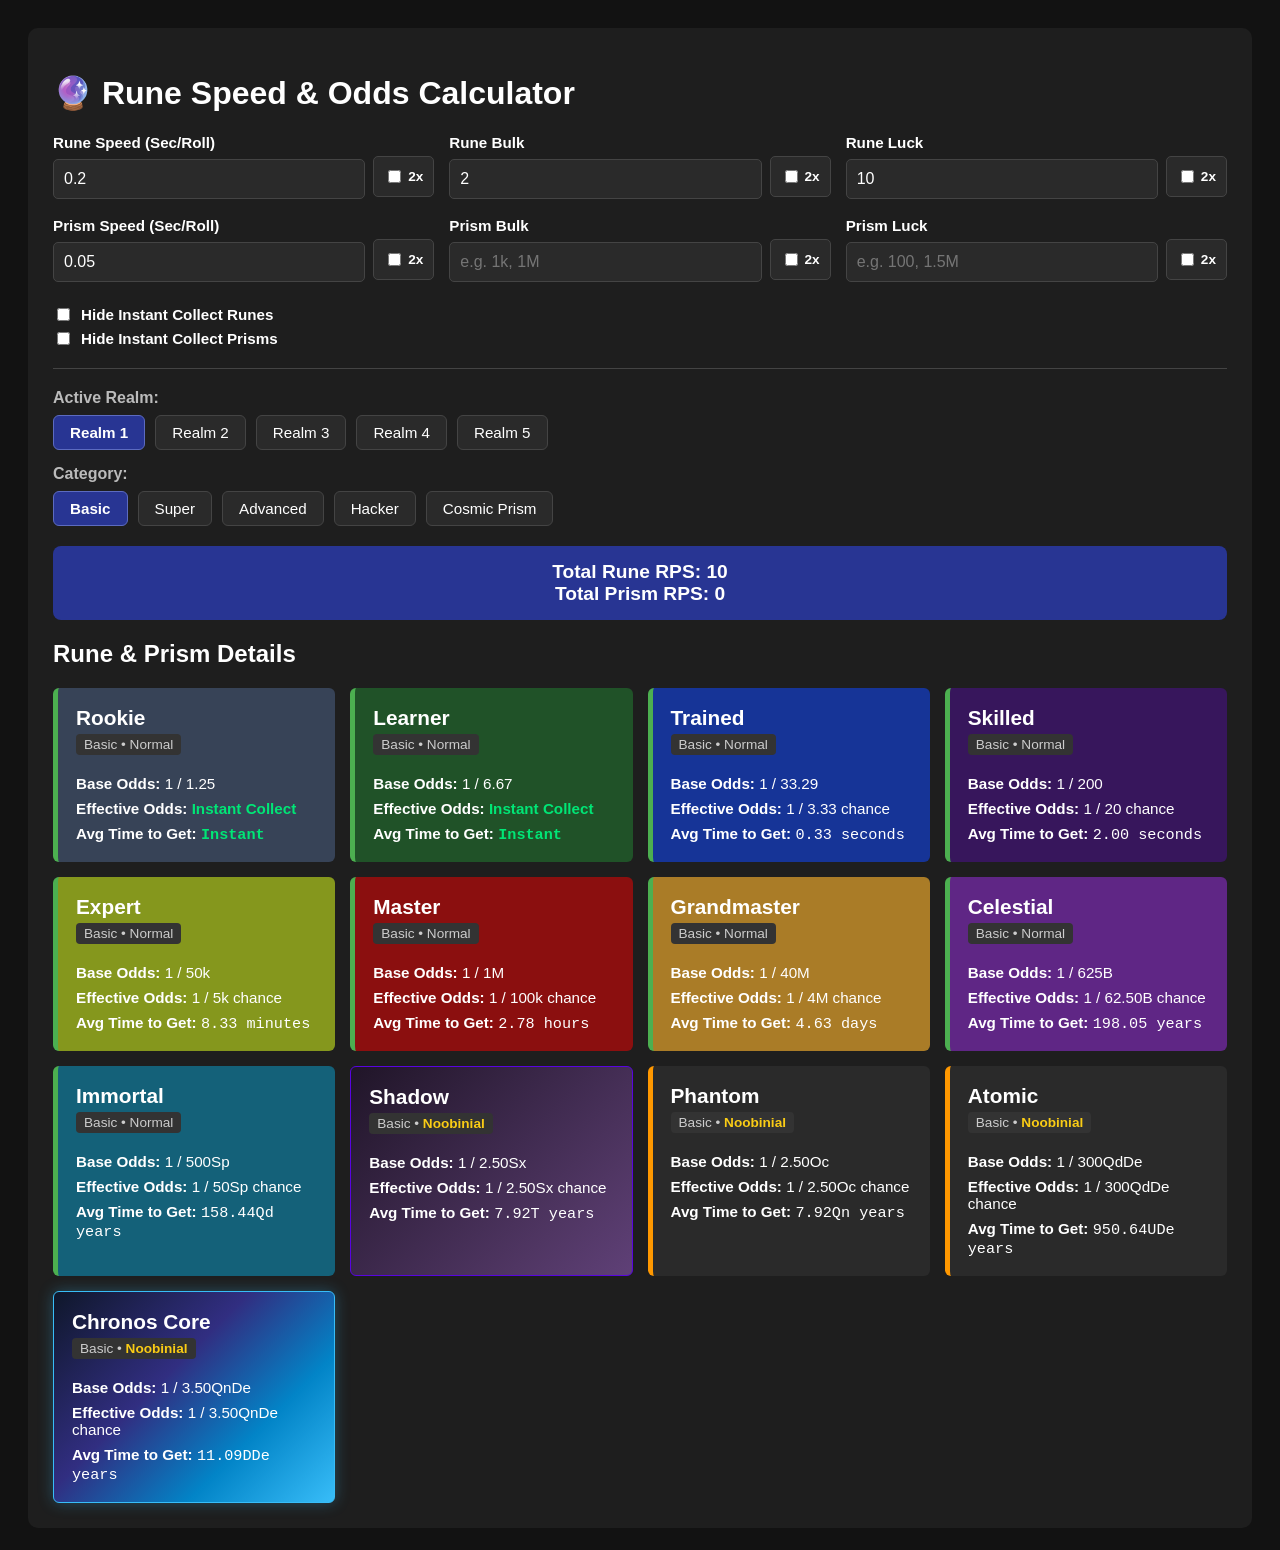
==== index.html @ b450bc11 "Add files via upload" ====
<!DOCTYPE html>
<html lang="en">

<head>
    <meta charset="UTF-8">
    <meta name="viewport" content="width=device-width, initial-scale=1.0">
    <title>Rune Speed & Odds Calculator</title>
    <link rel="stylesheet" href="style.css">
</head>

<body>
    <div class="container">
        <h1>🔮 Rune Speed & Odds Calculator</h1>

        <div class="input-section">
            <!-- Rune Inputs Row -->
            <div class="inputs-row">
                <!-- Speed Input -->
                <div class="input-group">
                    <label for="speedSec">Rune Speed (Sec/Roll)</label>
                    <div class="field-with-boost">
                        <input type="number" id="speedSec" value="0.2" step="0.01" min="0.05">
                        <label class="boost-label">
                            <input type="checkbox" id="speedBoost"> 2x
                        </label>
                    </div>
                </div>

                <!-- Bulk Input -->
                <div class="input-group">
                    <label for="bulk">Rune Bulk</label>
                    <div class="field-with-boost">
                        <input type="text" id="bulk" value="2">
                        <label class="boost-label">
                            <input type="checkbox" id="bulkBoost"> 2x
                        </label>
                    </div>
                </div>

                <!-- Luck Input -->
                <div class="input-group">
                    <label for="luck">Rune Luck</label>
                    <div class="field-with-boost">
                        <input type="text" id="luck" value="10">
                        <label class="boost-label">
                            <input type="checkbox" id="luckBoost"> 2x
                        </label>
                    </div>
                </div>
            </div>

            <!-- Prism Inputs Row (Placed directly below Rune inputs) -->
            <div class="inputs-row">
                <!-- Prism Speed Input -->
                <div class="input-group">
                    <label for="prismSpeedSec">Prism Speed (Sec/Roll)</label>
                    <div class="field-with-boost">
                        <input type="number" id="prismSpeedSec" value="0.05" step="0.01" min="0.05">
                        <label class="boost-label">
                            <input type="checkbox" id="prismSpeedBoost"> 2x
                        </label>
                    </div>
                </div>

                <!-- Prism Bulk Input -->
                <div class="input-group">
                    <label for="prismBulk">Prism Bulk</label>
                    <div class="field-with-boost">
                        <input type="text" id="prismBulk" placeholder="e.g. 1k, 1M">
                        <label class="boost-label">
                            <input type="checkbox" id="prismBulkBoost"> 2x
                        </label>
                    </div>
                </div>

                <!-- Prism Luck Input -->
                <div class="input-group">
                    <label for="prismLuck">Prism Luck</label>
                    <div class="field-with-boost">
                        <input type="text" id="prismLuck" placeholder="e.g. 100, 1.5M">
                        <label class="boost-label">
                            <input type="checkbox" id="prismLuckBoost"> 2x
                        </label>
                    </div>
                </div>
            </div>

            <!-- Toggles Row -->
            <div class="toggles-row">
                <label class="hide-toggle-label">
                    <input type="checkbox" id="hideInstantToggle">
                    <span>Hide Instant Collect Runes</span>
                </label>
                <label class="hide-toggle-label">
                    <input type="checkbox" id="prismHideInstantToggle">
                    <span>Hide Instant Collect Prisms</span>
                </label>
            </div>

            <hr class="divider">

            <!-- Horizontal Realm Buttons -->
            <div class="selector-group">
                <span class="selector-label">Active Realm:</span>
                <div id="realmContainer" class="button-row"></div>
            </div>

            <!-- Horizontal Category Buttons -->
            <div class="selector-group">
                <span class="selector-label">Category:</span>
                <div id="categoryContainer" class="button-row"></div>
            </div>
        </div>

        <!-- Metric Outputs -->
        <div class="metric-box">
            <div>Total Rune RPS: <span id="rpsOutput">0.00</span></div>
            <div>Total Prism RPS: <span id="prismRpsOutput">0.00</span></div>
        </div>

        <h2>Rune & Prism Details</h2>
        <!-- Single Grid for All Cards -->
        <div id="runeResultContainer" class="rune-grid"></div>
    </div>
    <script src="script.js"></script>
</body>

</html>
---- style.css ----
body {
  font-family: Arial, sans-serif;
  background-color: #121212;
  color: #ffffff;
  padding: 20px;
}

.container {
  max-width: 1200px; /* Expanded width to maximize screen space */
  margin: 0 auto;
  background: #1e1e1e;
  padding: 25px;
  border-radius: 10px;
}

/* Horizontal alignment for the 3 input fields */
.inputs-row {
  display: flex;
  gap: 15px;
  flex-wrap: wrap;
}

.inputs-row .input-group {
  flex: 1;
  min-width: 220px;
}

.input-group {
  margin-bottom: 15px;
  display: flex;
  flex-direction: column;
}

label {
  font-weight: bold;
  margin-bottom: 5px;
  font-size: 0.95rem;
}

input[type="text"], input[type="number"] {
  padding: 10px;
  border-radius: 5px;
  border: 1px solid #444;
  background: #2a2a2a;
  color: #fff;
  font-size: 1rem;
  width: 100%;
  box-sizing: border-box;
}

.field-with-boost {
  display: flex;
  gap: 8px;
  align-items: center;
}

.boost-label {
  display: flex;
  align-items: center;
  gap: 4px;
  white-space: nowrap;
  font-size: 0.85rem;
  background: #2a2a2a;
  padding: 10px;
  border: 1px solid #444;
  border-radius: 5px;
  cursor: pointer;
}

.hide-toggle-label {
  display: flex;
  align-items: center;
  gap: 8px;
  margin-top: 5px;
  cursor: pointer;
}

.divider {
  border: 0;
  height: 1px;
  background: #444;
  margin: 20px 0;
}

/* Selector Rows for Realms and Categories */
.selector-group {
  margin-bottom: 15px;
}

.selector-label {
  display: block;
  font-weight: bold;
  margin-bottom: 8px;
  color: #bbb;
}

.button-row {
  display: flex;
  flex-wrap: wrap;
  gap: 10px;
}

.btn-select {
  background: #2a2a2a;
  color: #fff;
  border: 1px solid #444;
  padding: 8px 16px;
  border-radius: 6px;
  cursor: pointer;
  font-size: 0.95rem;
  transition: all 0.2s ease;
}

.btn-select:hover {
  background: #3a3a3a;
}

.btn-select.active {
  background: #283593;
  border-color: #5c6bc0;
  font-weight: bold;
}

.metric-box {
  background: #283593;
  padding: 15px;
  border-radius: 8px;
  font-size: 1.2rem;
  font-weight: bold;
  text-align: center;
  margin: 20px 0;
}

/* Grid layout for cards to stop long single-column scrolling */
.rune-grid {
  display: grid;
  grid-template-columns: repeat(auto-fill, minmax(280px, 1fr));
  gap: 15px;
}

.rune-card {
  background: #2a2a2a;
  border-left: 5px solid #4caf50;
  padding: 18px;
  border-radius: 6px;
}

.rune-card.noobinial {
  border-left-color: #ff9800;
}

.rune-title {
  font-size: 1.3rem;
  font-weight: bold;
  margin-bottom: 4px;
}

.rune-badge {
  display: inline-block;
  font-size: 0.85rem;
  padding: 3px 8px;
  border-radius: 4px;
  background: #333;
  color: #ccc;
  margin-bottom: 12px;
}

.rune-stat {
  margin-top: 8px;
  font-size: 0.95rem;
}

.instant {
  color: #00e676;
  font-weight: bold;
}


.rune-card[data-name="rookie"] {
    background-color: #374357;
}

.rune-card[data-name="learner"] {
    background-color: #205228;
}

.rune-card[data-name="trained"] {
    background-color: #163497;
}

.rune-card[data-name="skilled"] {
    background-color: #37165c;
}

.rune-card[data-name="expert"] {
    background-color: #85971d;
}

.rune-card[data-name="master"] {
    background-color: #8b0f0f;
}

.rune-card[data-name="grandmaster"] {
    background-color: #aa7c27;
}

.rune-card[data-name="celestial"] {
    background-color: #5f2685;
}

.rune-card[data-name="immortal"] {
    background-color: #146179;
}

.rune-card[data-name="alien"] {
    background-color: #06a31b;
}

.rune-card[data-name="shadow"] {
    background: linear-gradient(135deg, #201528, #30203C, #402b50, #503663, #5f4077) !important;
    border: 1px solid #5804e0;
}


.rune-card[data-name="chronos-core"] {
    background: linear-gradient(135deg, #0f172a 0%, #312e81 40%, #0284c7 70%, #38bdf8 100%);
    border: 1px solid #38bdf8;
    box-shadow: 0 0 15px rgba(56, 189, 248, 0.3); /* Optional glowing effect */
}

.rune-card[data-name="stuxnet"] {
    background: linear-gradient(135deg, #450a0a, #b91c1c) !important;
}

.rune-card[data-type="noobinial"] .rune-type {
    color: #facc15 !important;
    font-weight: bold;
}

.rune-card[data-type="noobinial-prism"] .rune-type {
    color: #facc15 !important;
    font-weight: bold;
}

.rune-card {
    transition: transform 0.2s ease, box-shadow 0.2s ease;
    overflow: hidden; /* Keeps hidden content clean before hover */
}

.rune-expand-content {
    max-height: 0;
    opacity: 0;
    transition: max-height 0.3s ease-in-out, opacity 0.2s ease-in-out, margin-top 0.3s ease;
    overflow: hidden;
}

.expand-divider {
    height: 1px;
    background: rgba(255, 255, 255, 0.15);
    margin: 10px 0;
}

.rune-card:hover .rune-expand-content {
    max-height: 500px;
    opacity: 1;
    margin-top: 5px;
}

.rune-card:hover {
    transform: translateY(-2px);
}
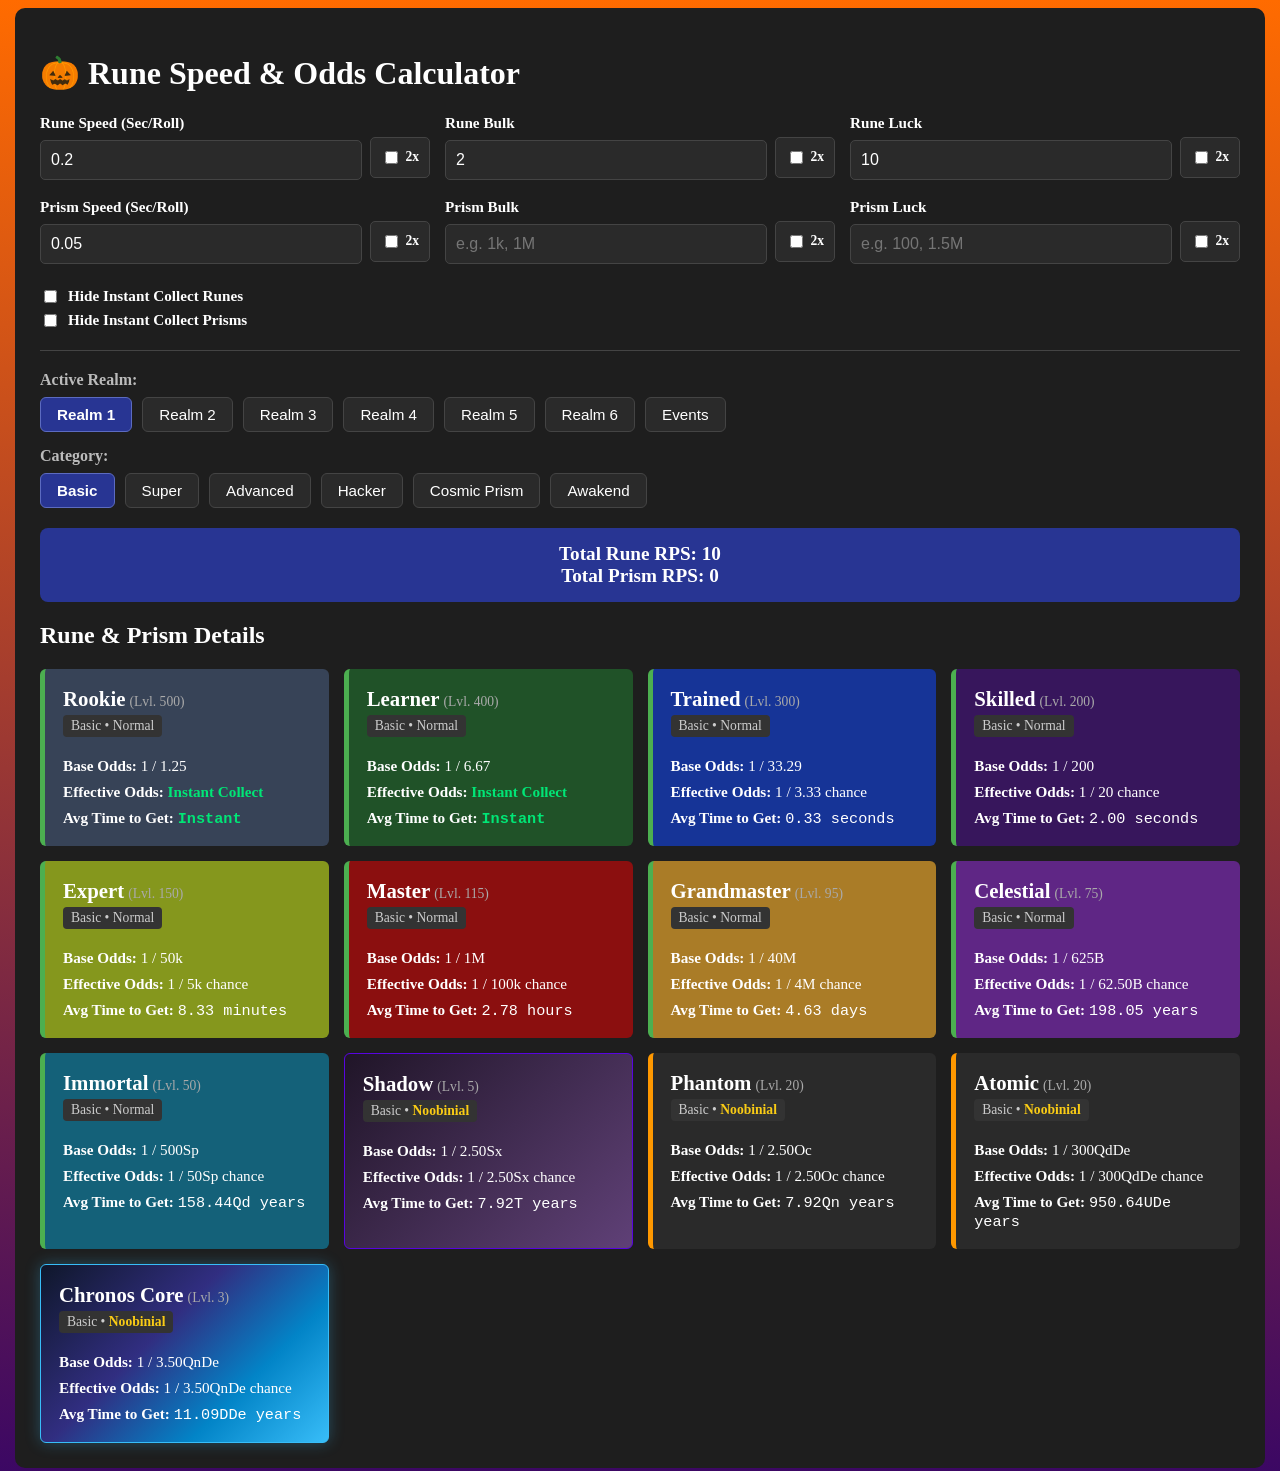
==== commit b8c04858: "Halloween Rune" ====
--- a/index.html
+++ b/index.html
@@ -10,91 +10,141 @@
 
 <body>
     <div class="container">
-        <h1>🔮 Rune Speed & Odds Calculator</h1>
+        <h1>🎃 Rune Speed & Odds Calculator</h1>
 
         <div class="input-section">
-            <!-- Rune Inputs Row -->
-            <div class="inputs-row">
-                <!-- Speed Input -->
-                <div class="input-group">
-                    <label for="speedSec">Rune Speed (Sec/Roll)</label>
-                    <div class="field-with-boost">
-                        <input type="number" id="speedSec" value="0.2" step="0.01" min="0.05">
-                        <label class="boost-label">
-                            <input type="checkbox" id="speedBoost"> 2x
-                        </label>
+
+            <!-- WRAPPER FOR STANDARD & PRISM INPUTS -->
+            <div id="standardControls">
+                <!-- Rune Inputs Row -->
+                <div class="inputs-row">
+                    <!-- Speed Input -->
+                    <div class="input-group">
+                        <label for="speedSec">Rune Speed (Sec/Roll)</label>
+                        <div class="field-with-boost">
+                            <input type="number" id="speedSec" value="0.2" step="0.01" min="0.05">
+                            <label class="boost-label">
+                                <input type="checkbox" id="speedBoost"> 2x
+                            </label>
+                        </div>
+                    </div>
+
+                    <!-- Bulk Input -->
+                    <div class="input-group">
+                        <label for="bulk">Rune Bulk</label>
+                        <div class="field-with-boost">
+                            <input type="text" id="bulk" value="2">
+                            <label class="boost-label">
+                                <input type="checkbox" id="bulkBoost"> 2x
+                            </label>
+                        </div>
+                    </div>
+
+                    <!-- Luck Input -->
+                    <div class="input-group">
+                        <label for="luck">Rune Luck</label>
+                        <div class="field-with-boost">
+                            <input type="text" id="luck" value="10">
+                            <label class="boost-label">
+                                <input type="checkbox" id="luckBoost"> 2x
+                            </label>
+                        </div>
                     </div>
                 </div>
 
-                <!-- Bulk Input -->
-                <div class="input-group">
-                    <label for="bulk">Rune Bulk</label>
-                    <div class="field-with-boost">
-                        <input type="text" id="bulk" value="2">
-                        <label class="boost-label">
-                            <input type="checkbox" id="bulkBoost"> 2x
-                        </label>
+                <!-- Prism Inputs Row -->
+                <div class="inputs-row">
+                    <!-- Prism Speed Input -->
+                    <div class="input-group">
+                        <label for="prismSpeedSec">Prism Speed (Sec/Roll)</label>
+                        <div class="field-with-boost">
+                            <input type="number" id="prismSpeedSec" value="0.05" step="0.01" min="0.05">
+                            <label class="boost-label">
+                                <input type="checkbox" id="prismSpeedBoost"> 2x
+                            </label>
+                        </div>
+                    </div>
+
+                    <!-- Prism Bulk Input -->
+                    <div class="input-group">
+                        <label for="prismBulk">Prism Bulk</label>
+                        <div class="field-with-boost">
+                            <input type="text" id="prismBulk" placeholder="e.g. 1k, 1M">
+                            <label class="boost-label">
+                                <input type="checkbox" id="prismBulkBoost"> 2x
+                            </label>
+                        </div>
+                    </div>
+
+                    <!-- Prism Luck Input -->
+                    <div class="input-group">
+                        <label for="prismLuck">Prism Luck</label>
+                        <div class="field-with-boost">
+                            <input type="text" id="prismLuck" placeholder="e.g. 100, 1.5M">
+                            <label class="boost-label">
+                                <input type="checkbox" id="prismLuckBoost"> 2x
+                            </label>
+                        </div>
                     </div>
                 </div>
 
-                <!-- Luck Input -->
-                <div class="input-group">
-                    <label for="luck">Rune Luck</label>
-                    <div class="field-with-boost">
-                        <input type="text" id="luck" value="10">
-                        <label class="boost-label">
-                            <input type="checkbox" id="luckBoost"> 2x
-                        </label>
-                    </div>
+                <!-- Toggles Row -->
+                <div class="toggles-row">
+                    <label class="hide-toggle-label">
+                        <input type="checkbox" id="hideInstantToggle">
+                        <span>Hide Instant Collect Runes</span>
+                    </label>
+                    <label class="hide-toggle-label">
+                        <input type="checkbox" id="prismHideInstantToggle">
+                        <span>Hide Instant Collect Prisms</span>
+                    </label>
                 </div>
             </div>
 
-            <!-- Prism Inputs Row (Placed directly below Rune inputs) -->
-            <div class="inputs-row">
-                <!-- Prism Speed Input -->
-                <div class="input-group">
-                    <label for="prismSpeedSec">Prism Speed (Sec/Roll)</label>
-                    <div class="field-with-boost">
-                        <input type="number" id="prismSpeedSec" value="0.05" step="0.01" min="0.05">
-                        <label class="boost-label">
-                            <input type="checkbox" id="prismSpeedBoost"> 2x
-                        </label>
+            <!-- HALLOWEEN CONTROLS PANEL -->
+            <div id="halloweenControls" style="display: none;">
+                <div class="inputs-row">
+                    <!-- Halloween Speed Input -->
+                    <div class="input-group">
+                        <label for="halloweenSpeedSec">Halloween Speed (Sec/Roll)</label>
+                        <div class="field-with-boost">
+                            <input type="number" id="halloweenSpeedSec" value="0.2" step="0.01" min="0.05">
+                            <label class="boost-label">
+                                <input type="checkbox" id="halloweenSpeedBoost"> 2x
+                            </label>
+                        </div>
+                    </div>
+
+                    <!-- Halloween Bulk Input -->
+                    <div class="input-group">
+                        <label for="halloweenBulk">Halloween Bulk</label>
+                        <div class="field-with-boost">
+                            <input type="text" id="halloweenBulk" value="1">
+                            <label class="boost-label">
+                                <input type="checkbox" id="halloweenBulkBoost"> 2x
+                            </label>
+                        </div>
+                    </div>
+
+                    <!-- Halloween Luck Input -->
+                    <div class="input-group">
+                        <label for="halloweenLuck">Halloween Luck</label>
+                        <div class="field-with-boost">
+                            <input type="text" id="halloweenLuck" value="1">
+                            <label class="boost-label">
+                                <input type="checkbox" id="halloweenLuckBoost"> 2x
+                            </label>
+                        </div>
                     </div>
                 </div>
 
-                <!-- Prism Bulk Input -->
-                <div class="input-group">
-                    <label for="prismBulk">Prism Bulk</label>
-                    <div class="field-with-boost">
-                        <input type="text" id="prismBulk" placeholder="e.g. 1k, 1M">
-                        <label class="boost-label">
-                            <input type="checkbox" id="prismBulkBoost"> 2x
-                        </label>
-                    </div>
+                <!-- Halloween Toggles Row -->
+                <div class="toggles-row">
+                    <label class="hide-toggle-label">
+                        <input type="checkbox" id="halloweenHideInstantToggle">
+                        <span>Hide Instant Collect Halloween Runes</span>
+                    </label>
                 </div>
-
-                <!-- Prism Luck Input -->
-                <div class="input-group">
-                    <label for="prismLuck">Prism Luck</label>
-                    <div class="field-with-boost">
-                        <input type="text" id="prismLuck" placeholder="e.g. 100, 1.5M">
-                        <label class="boost-label">
-                            <input type="checkbox" id="prismLuckBoost"> 2x
-                        </label>
-                    </div>
-                </div>
-            </div>
-
-            <!-- Toggles Row -->
-            <div class="toggles-row">
-                <label class="hide-toggle-label">
-                    <input type="checkbox" id="hideInstantToggle">
-                    <span>Hide Instant Collect Runes</span>
-                </label>
-                <label class="hide-toggle-label">
-                    <input type="checkbox" id="prismHideInstantToggle">
-                    <span>Hide Instant Collect Prisms</span>
-                </label>
             </div>
 
             <hr class="divider">
@@ -114,8 +164,13 @@
 
         <!-- Metric Outputs -->
         <div class="metric-box">
-            <div>Total Rune RPS: <span id="rpsOutput">0.00</span></div>
-            <div>Total Prism RPS: <span id="prismRpsOutput">0.00</span></div>
+            <div id="standardPrismMetrics">
+                <div>Total Rune RPS: <span id="rpsOutput">0.00</span></div>
+                <div>Total Prism RPS: <span id="prismRpsOutput">0.00</span></div>
+            </div>
+            <div id="halloweenMetrics" style="display: none;">
+                <div>Total Halloween RPS: <span id="halloweenRpsOutput">0.00</span></div>
+            </div>
         </div>
 
         <h2>Rune & Prism Details</h2>
--- a/style.css
+++ b/style.css
@@ -1,8 +1,8 @@
 body {
-  font-family: Arial, sans-serif;
-  background-color: #121212;
-  color: #ffffff;
-  padding: 20px;
+    background: linear-gradient(to bottom, #ff6b00 0%, #3b0764 100%) !important;
+    background-attachment: fixed;
+    min-height: 100vh;
+    color: #fff;
 }
 
 .container {
@@ -268,4 +268,17 @@
 
 .rune-card:hover {
     transform: translateY(-2px);
+}
+
+.rune-title {
+  font-size: 1.3rem;
+  font-weight: bold;
+  margin-bottom: 4px;
+}
+
+.rune-title .rune-level {
+  font-size: 0.85rem;
+  font-weight: normal;
+  color: #aaa;
+  margin-left: 4px;
 }
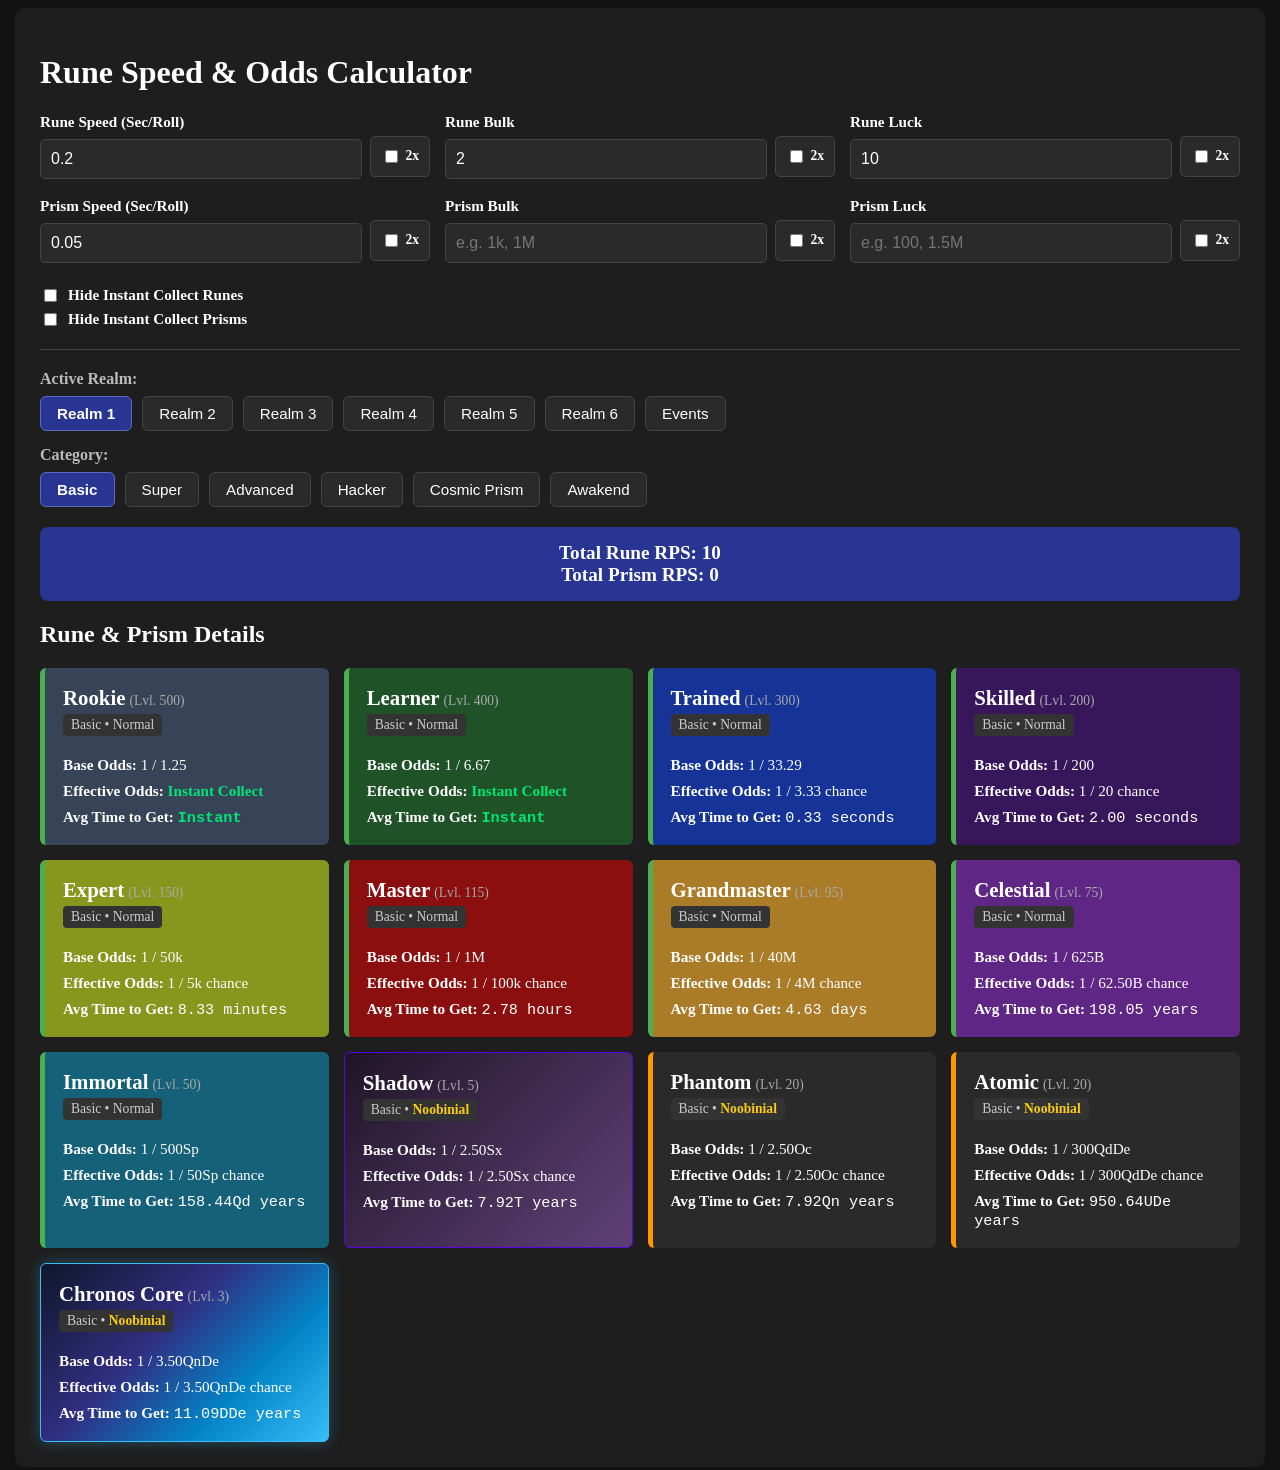
==== commit b4e59946: "Halloween background removed, new rune added to Zeus" ====
--- a/index.html
+++ b/index.html
@@ -10,7 +10,7 @@
 
 <body>
     <div class="container">
-        <h1>🎃 Rune Speed & Odds Calculator</h1>
+        <h1> Rune Speed & Odds Calculator</h1>
 
         <div class="input-section">
 
--- a/style.css
+++ b/style.css
@@ -1,8 +1,13 @@
 body {
+    background: #121212; 
+    color: #fff;
+    min-height: 100vh;
+    background-attachment: fixed;
+    transition: background 0.3s ease;
+}
+
+body.halloween-active {
     background: linear-gradient(to bottom, #ff6b00 0%, #3b0764 100%) !important;
-    background-attachment: fixed;
-    min-height: 100vh;
-    color: #fff;
 }
 
 .container {
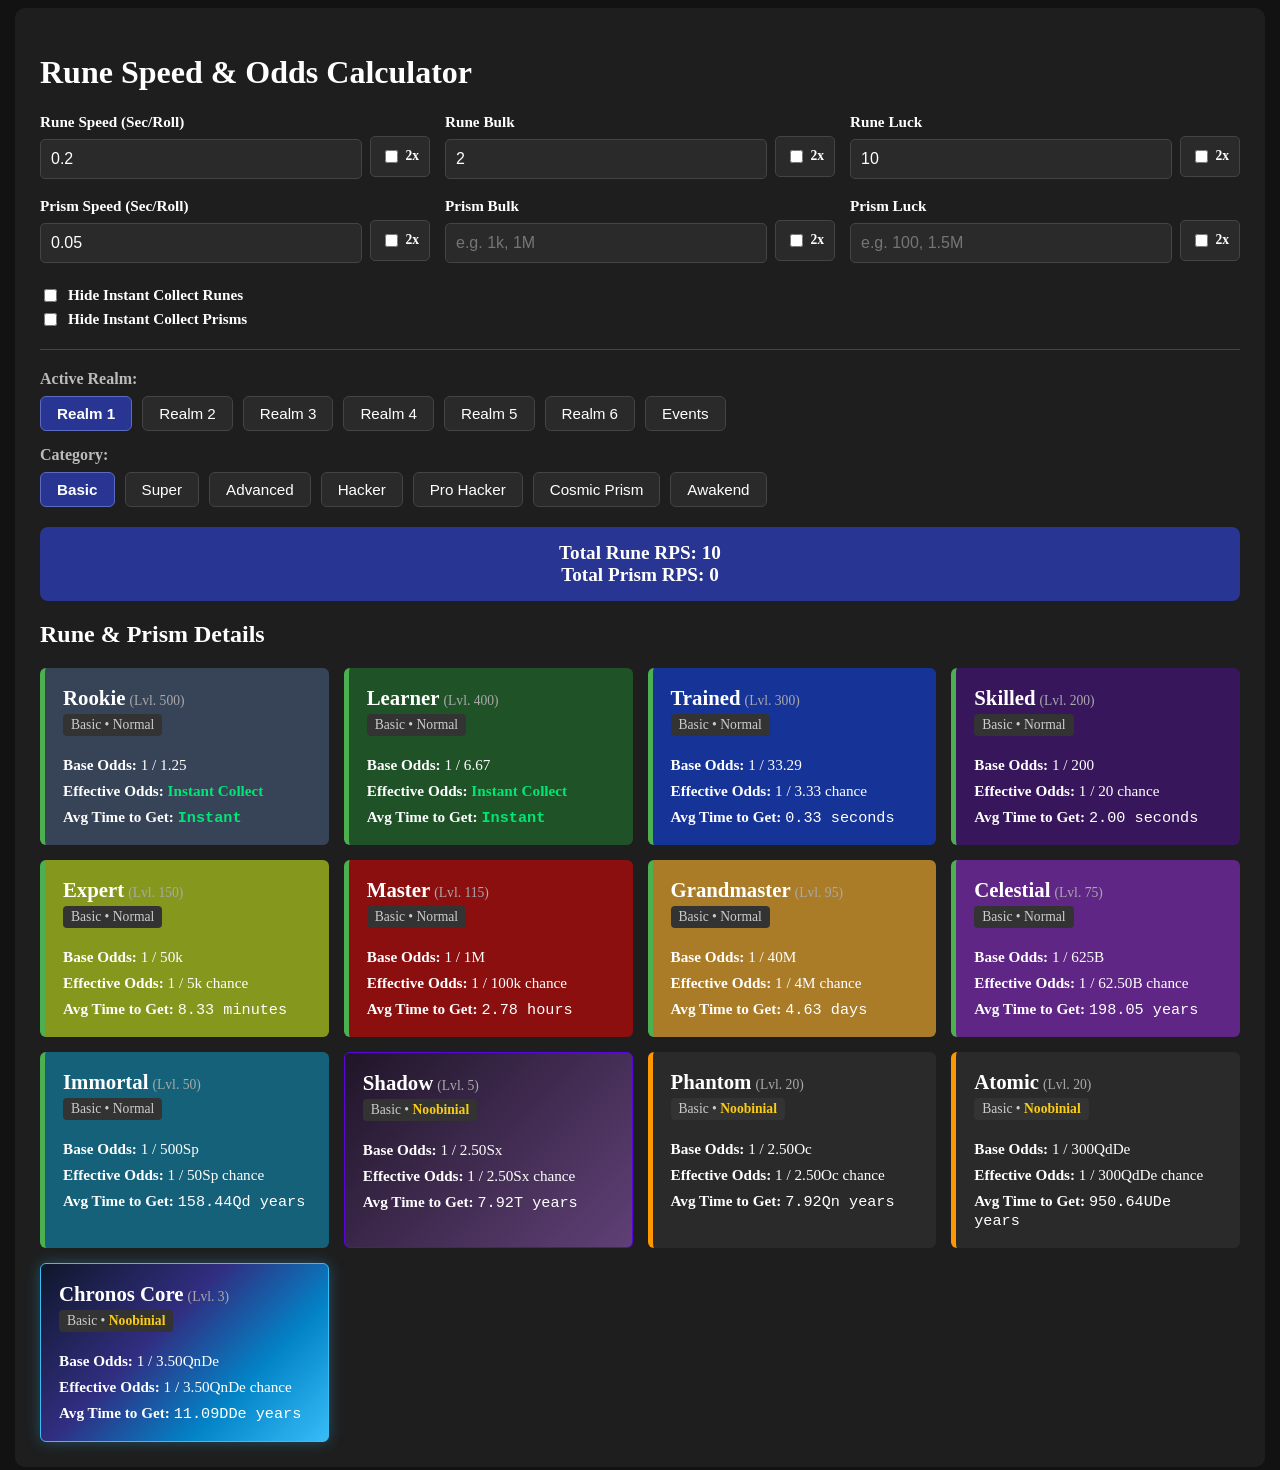
==== commit 18be985e: "Updated halloween stats and added thanksgiving runes with their stats" ====
--- a/index.html
+++ b/index.html
@@ -147,6 +147,52 @@
                 </div>
             </div>
 
+            <!-- THANKSGIVING CONTROLS PANEL -->
+            <div id="thanksgivingControls" style="display: none;">
+                <div class="inputs-row">
+                    <!-- Thanksgiving Speed Input -->
+                    <div class="input-group">
+                        <label for="thanksgivingSpeedSec">Thanksgiving Speed (Sec/Roll)</label>
+                        <div class="field-with-boost">
+                            <input type="number" id="thanksgivingSpeedSec" value="0.2" step="0.01" min="0.05">
+                            <label class="boost-label">
+                                <input type="checkbox" id="thanksgivingSpeedBoost"> 2x
+                            </label>
+                        </div>
+                    </div>
+
+                    <!-- Thanksgiving Bulk Input -->
+                    <div class="input-group">
+                        <label for="thanksgivingBulk">Thanksgiving Bulk</label>
+                        <div class="field-with-boost">
+                            <input type="text" id="thanksgivingBulk" value="1">
+                            <label class="boost-label">
+                                <input type="checkbox" id="thanksgivingBulkBoost"> 2x
+                            </label>
+                        </div>
+                    </div>
+
+                    <!-- Thanksgiving Luck Input -->
+                    <div class="input-group">
+                        <label for="thanksgivingLuck">Thanksgiving Luck</label>
+                        <div class="field-with-boost">
+                            <input type="text" id="thanksgivingLuck" value="1">
+                            <label class="boost-label">
+                                <input type="checkbox" id="thanksgivingLuckBoost"> 2x
+                            </label>
+                        </div>
+                    </div>
+                </div>
+
+                <!-- Thanksgiving Toggles Row -->
+                <div class="toggles-row">
+                    <label class="hide-toggle-label">
+                        <input type="checkbox" id="thanksgivingHideInstantToggle">
+                        <span>Hide Instant Collect Thanksgiving Runes</span>
+                    </label>
+                </div>
+            </div>
+
             <hr class="divider">
 
             <!-- Horizontal Realm Buttons -->
@@ -170,6 +216,9 @@
             </div>
             <div id="halloweenMetrics" style="display: none;">
                 <div>Total Halloween RPS: <span id="halloweenRpsOutput">0.00</span></div>
+            </div>
+            <div id="thanksgivingMetrics" style="display: none;">
+                <div>Total Thanksgiving RPS: <span id="thanksgivingRpsOutput">0.00</span></div>
             </div>
         </div>
 
--- a/style.css
+++ b/style.css
@@ -8,6 +8,10 @@
 
 body.halloween-active {
     background: linear-gradient(to bottom, #ff6b00 0%, #3b0764 100%) !important;
+}
+
+body.thanksgiving-active {
+    background: linear-gradient(to bottom, #d97706 0%, #7c2d12 100%) !important;
 }
 
 .container {
